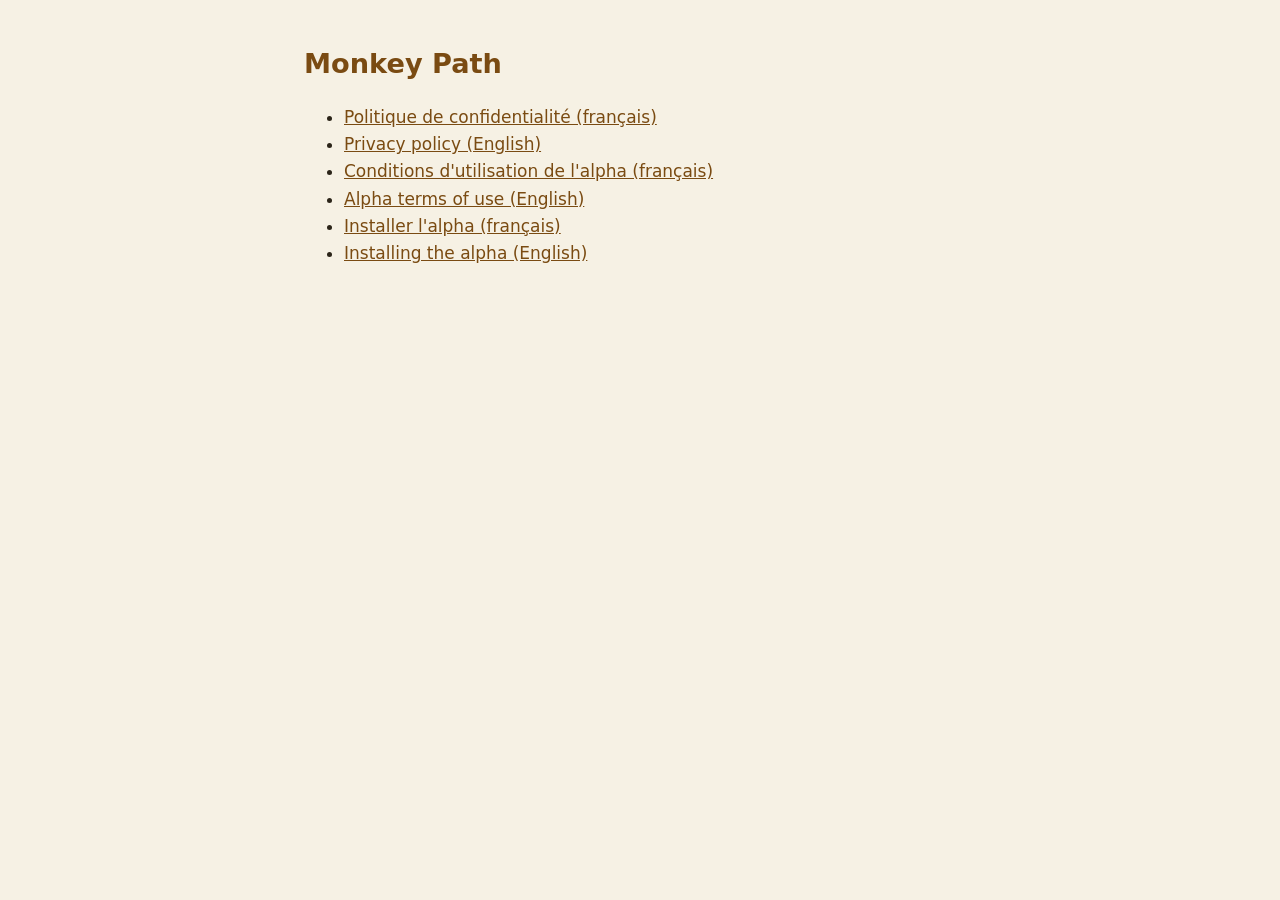
==== index.html @ a171ffdf "Publier les pages de l'alpha (installation, confidentialité, conditions) Co-Authored-By: Claude Opus" ====
<!doctype html>
<html lang="fr">
<head>
<meta charset="utf-8">
<meta name="viewport" content="width=device-width, initial-scale=1">
<title>Monkey Path</title>
<link rel="stylesheet" href="style.css">
</head>
<body>
<main>
<h1>Monkey Path</h1>
<ul>
<li><a href="fr/">Politique de confidentialité (français)</a></li>
<li><a href="en/">Privacy policy (English)</a></li>
<li><a href="fr/conditions.html">Conditions d'utilisation de l'alpha (français)</a></li>
<li><a href="en/conditions.html">Alpha terms of use (English)</a></li>
<li><a href="fr/installation.html">Installer l'alpha (français)</a></li>
<li><a href="en/installation.html">Installing the alpha (English)</a></li>
</ul>
</main>
</body>
</html>
---- style.css ----
:root { --fond: #f6f1e4; --texte: #2b2418; --accent: #7a4b12; --trait: #d9cfb6; --alerte: #fff3c4; }
@media (prefers-color-scheme: dark) {
  :root { --fond: #1d1a14; --texte: #eadfc6; --accent: #e0a458; --trait: #4a4232; --alerte: #4a3d10; }
}
body { background: var(--fond); color: var(--texte); font: 17px/1.6 system-ui, sans-serif; margin: 0; }
main { max-width: 42rem; margin: 0 auto; padding: 1.5rem 1rem 3rem; }
h1 { font-size: 1.7rem; color: var(--accent); }
h2 { font-size: 1.2rem; margin-top: 2rem; border-bottom: 1px solid var(--trait); padding-bottom: .2rem; }
a { color: var(--accent); }
table { border-collapse: collapse; width: 100%; }
th, td { border: 1px solid var(--trait); padding: .4rem .6rem; text-align: left; vertical-align: top; }
.langue { text-align: right; font-size: .9rem; }
.todo { background: var(--alerte); padding: 0 .25rem; }
.bandeau { background: var(--alerte); border: 1px solid var(--accent); border-radius: .4rem; padding: .6rem .8rem; }
code { font-size: .9em; }
.maj { font-size: .9rem; opacity: .8; }
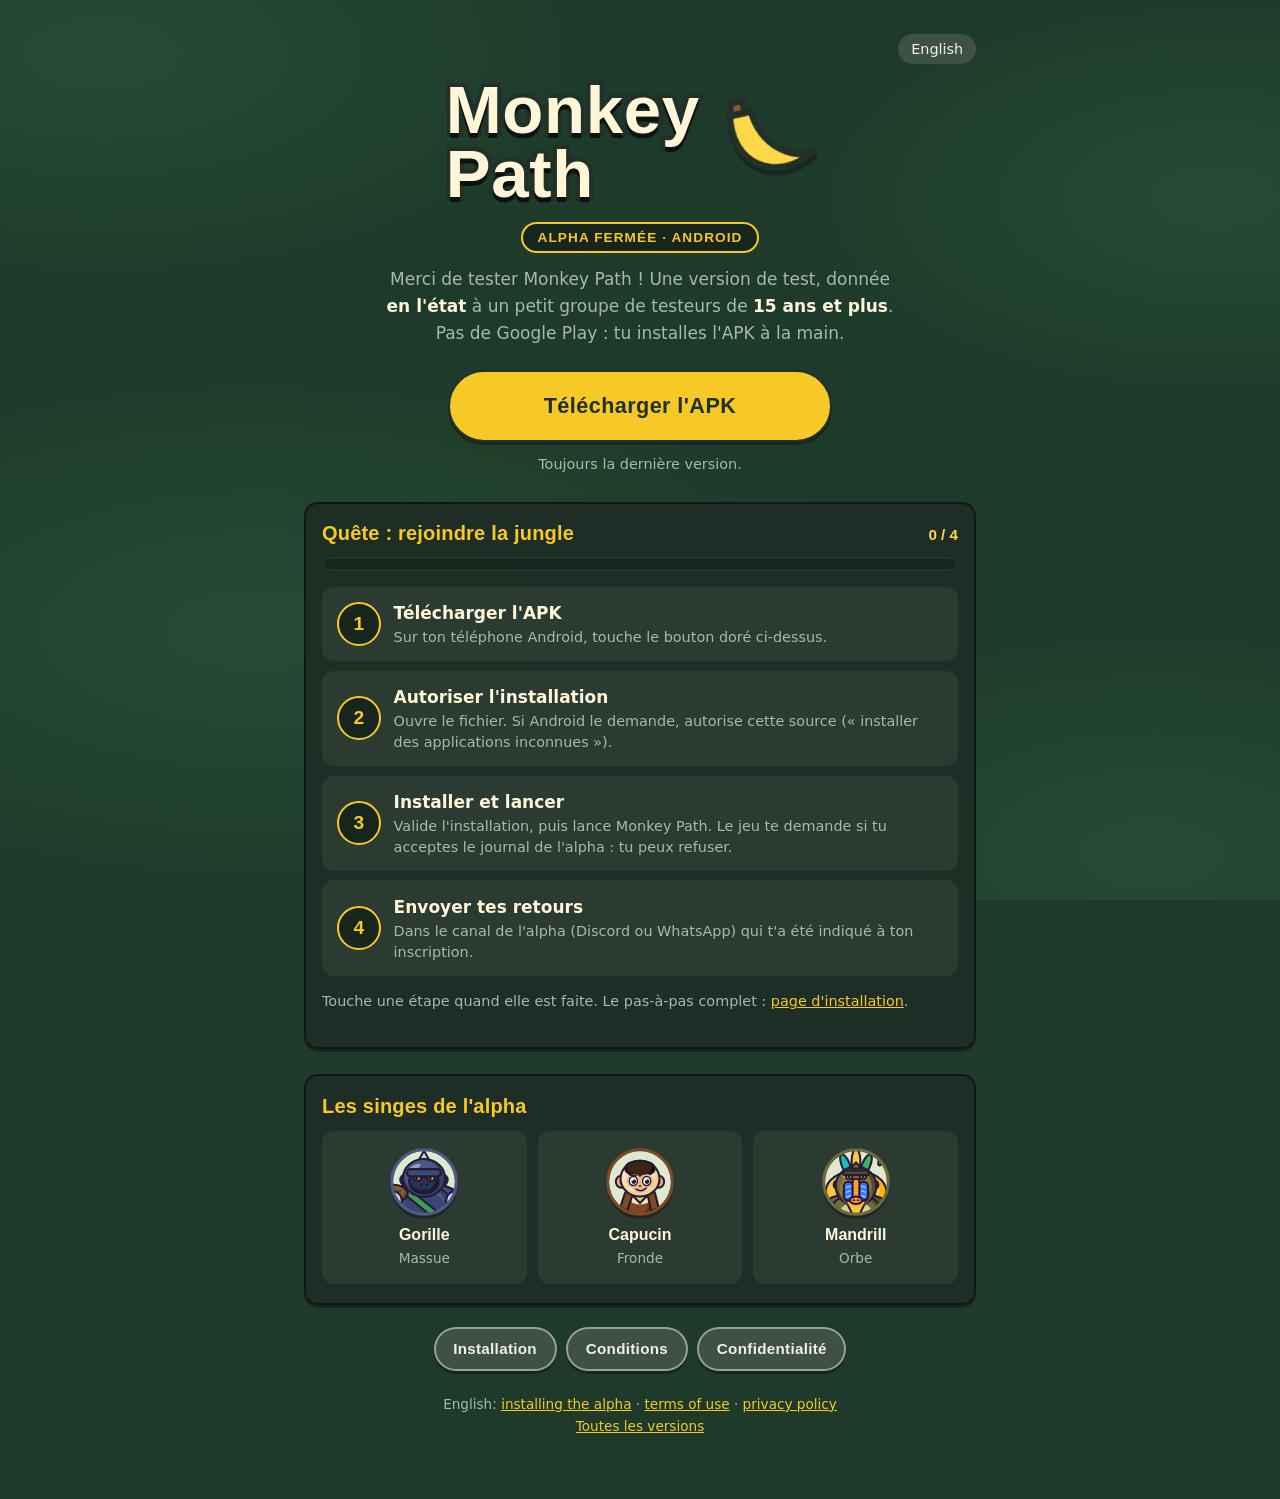
==== commit 891d1288: "Habiller la page des testeurs aux couleurs de la DA et la gamifier Co-Authored-By: Claude Opus 5.5 <" ====
--- a/index.html
+++ b/index.html
@@ -3,20 +3,104 @@
 <head>
 <meta charset="utf-8">
 <meta name="viewport" content="width=device-width, initial-scale=1">
-<title>Monkey Path</title>
+<meta name="theme-color" content="#1d3a2a">
+<title>Monkey Path — Alpha</title>
+<link rel="icon" href="img/icon_banane.svg" type="image/svg+xml">
 <link rel="stylesheet" href="style.css">
 </head>
 <body>
-<main>
-<h1>Monkey Path</h1>
-<ul>
-<li><a href="fr/">Politique de confidentialité (français)</a></li>
-<li><a href="en/">Privacy policy (English)</a></li>
-<li><a href="fr/conditions.html">Conditions d'utilisation de l'alpha (français)</a></li>
-<li><a href="en/conditions.html">Alpha terms of use (English)</a></li>
-<li><a href="fr/installation.html">Installer l'alpha (français)</a></li>
-<li><a href="en/installation.html">Installing the alpha (English)</a></li>
-</ul>
+<main class="accueil">
+<p class="langue"><a href="en/installation.html">English</a></p>
+
+<div class="logo">
+<h1>Monkey<br>Path</h1>
+<img src="img/icon_banane.svg" alt="">
+</div>
+<p class="badge">Alpha fermée · Android</p>
+<p class="accroche">Merci de tester Monkey Path ! Une version de test, donnée <strong>en l'état</strong> à un petit groupe de testeurs de <strong>15 ans et plus</strong>. Pas de Google Play : tu installes l'APK à la main.</p>
+
+<a class="bouton geant telecharger" href="https://github.com/JamesRr06/MonkeyPath-releases/releases/latest/download/monkey-path-release.apk">Télécharger l'APK</a>
+<p class="version" id="version">Toujours la dernière version.</p>
+
+<section class="panneau" aria-labelledby="titre-quete">
+<div class="entete">
+<h2 id="titre-quete">Quête : rejoindre la jungle</h2>
+<span class="compteur" id="compteur">0 / 4</span>
+</div>
+<div class="barre" aria-hidden="true"><span id="barre"></span></div>
+<ol class="quete" id="quete">
+<li><button type="button" aria-pressed="false"><span class="medaille">1</span><span><b>Télécharger l'APK</b><small>Sur ton téléphone Android, touche le bouton doré ci-dessus.</small></span></button></li>
+<li><button type="button" aria-pressed="false"><span class="medaille">2</span><span><b>Autoriser l'installation</b><small>Ouvre le fichier. Si Android le demande, autorise cette source (« installer des applications inconnues »).</small></span></button></li>
+<li><button type="button" aria-pressed="false"><span class="medaille">3</span><span><b>Installer et lancer</b><small>Valide l'installation, puis lance Monkey Path. Le jeu te demande si tu acceptes le journal de l'alpha : tu peux refuser.</small></span></button></li>
+<li><button type="button" aria-pressed="false"><span class="medaille">4</span><span><b>Envoyer tes retours</b><small>Dans le canal de l'alpha (Discord ou WhatsApp) qui t'a été indiqué à ton inscription.</small></span></button></li>
+</ol>
+<p class="recompense" id="recompense"><strong>Quête accomplie !</strong> Pour une nouvelle version, installe-la <strong>par-dessus</strong>, sans désinstaller : ta progression est gardée.</p>
+<p class="maj">Touche une étape quand elle est faite. Le pas-à-pas complet : <a href="fr/installation.html">page d'installation</a>.</p>
+</section>
+
+<section class="panneau" aria-labelledby="titre-singes">
+<h2 id="titre-singes">Les singes de l'alpha</h2>
+<div class="singes">
+<div class="singe"><img src="img/portrait_gorille.svg" alt=""><b>Gorille</b><small>Massue</small></div>
+<div class="singe"><img src="img/portrait_capucin.svg" alt=""><b>Capucin</b><small>Fronde</small></div>
+<div class="singe"><img src="img/portrait_mandrill.svg" alt=""><b>Mandrill</b><small>Orbe</small></div>
+</div>
+</section>
+
+<nav class="liens" aria-label="Pages de l'alpha">
+<a class="bouton secondaire" href="fr/installation.html">Installation</a>
+<a class="bouton secondaire" href="fr/conditions.html">Conditions</a>
+<a class="bouton secondaire" href="fr/">Confidentialité</a>
+</nav>
+<p class="pied">English: <a href="en/installation.html">installing the alpha</a> · <a href="en/conditions.html">terms of use</a> · <a href="en/">privacy policy</a><br>
+<a href="https://github.com/JamesRr06/MonkeyPath-releases/releases">Toutes les versions</a></p>
 </main>
+<script>
+// La quête se coche sur le téléphone du testeur seulement (rien n'est envoyé).
+(function () {
+  var cle = "monkeypath-quete";
+  var boutons = document.querySelectorAll("#quete button");
+  var faites = [];
+  try { faites = JSON.parse(localStorage.getItem(cle)) || []; } catch (e) { faites = []; }
+  function afficher() {
+    var n = 0;
+    boutons.forEach(function (b, i) {
+      var f = faites.indexOf(i) >= 0;
+      b.parentNode.classList.toggle("faite", f);
+      b.setAttribute("aria-pressed", f ? "true" : "false");
+      b.querySelector(".medaille").textContent = f ? "✓" : String(i + 1);
+      if (f) n++;
+    });
+    document.getElementById("compteur").textContent = n + " / " + boutons.length;
+    document.getElementById("barre").style.width = (100 * n / boutons.length) + "%";
+    document.getElementById("recompense").classList.toggle("visible", n === boutons.length);
+  }
+  boutons.forEach(function (b, i) {
+    b.addEventListener("click", function () {
+      var k = faites.indexOf(i);
+      if (k >= 0) faites.splice(k, 1); else faites.push(i);
+      try { localStorage.setItem(cle, JSON.stringify(faites)); } catch (e) {}
+      afficher();
+    });
+  });
+  document.querySelector(".telecharger").addEventListener("click", function () {
+    if (faites.indexOf(0) < 0) { faites.push(0); try { localStorage.setItem(cle, JSON.stringify(faites)); } catch (e) {} afficher(); }
+  });
+  afficher();
+
+  // Numéro et taille de la dernière version, lus sur GitHub (qui sert aussi l'APK).
+  fetch("https://api.github.com/repos/JamesRr06/MonkeyPath-releases/releases/latest")
+    .then(function (r) { return r.ok ? r.json() : null; })
+    .then(function (rel) {
+      if (!rel) return;
+      var apk = (rel.assets || []).filter(function (a) { return a.name === "monkey-path-release.apk"; })[0];
+      var date = new Date(rel.published_at).toLocaleDateString("fr-FR", { day: "numeric", month: "long", year: "numeric" });
+      var texte = "Version <b>" + rel.tag_name.replace(/[^\w.\-]/g, "") + "</b> du " + date;
+      if (apk) texte += " · " + Math.round(apk.size / 1048576) + " Mo";
+      document.getElementById("version").innerHTML = texte;
+    })
+    .catch(function () {});
+})();
+</script>
 </body>
 </html>
--- a/style.css
+++ b/style.css
@@ -1,16 +1,121 @@
-:root { --fond: #f6f1e4; --texte: #2b2418; --accent: #7a4b12; --trait: #d9cfb6; --alerte: #fff3c4; }
-@media (prefers-color-scheme: dark) {
-  :root { --fond: #1d1a14; --texte: #eadfc6; --accent: #e0a458; --trait: #4a4232; --alerte: #4a3d10; }
+/* Couleurs et formes de la direction artistique (planche 22c, écrans de campagne) :
+   fond jungle, panneaux sombres arrondis, bouton principal or en pilule.
+   Pas de rouge : il est réservé aux attaques ennemies. Le vert vif est réservé aux soins. */
+:root {
+  --fond: #1d3a2a; --feuillage: rgba(45, 90, 58, .55); --nuit: #0c1210;
+  --panneau: rgba(31, 45, 37, .93); --panneau-2: #2b3b31; --pastille: #16261c;
+  --texte: #f4efe2; --attenue: #a9b8ac; --encre: #22302a; --creme: #fff6d8;
+  --or: #f6c927; --xp: #ffd84a; --secondaire: #3f5046;
+  --titre: "Titan One", "Arial Black", "Segoe UI Black", Impact, sans-serif;
+  --corps: "Fredoka", "Trebuchet MS", "Segoe UI", Roboto, system-ui, sans-serif;
 }
-body { background: var(--fond); color: var(--texte); font: 17px/1.6 system-ui, sans-serif; margin: 0; }
-main { max-width: 42rem; margin: 0 auto; padding: 1.5rem 1rem 3rem; }
-h1 { font-size: 1.7rem; color: var(--accent); }
-h2 { font-size: 1.2rem; margin-top: 2rem; border-bottom: 1px solid var(--trait); padding-bottom: .2rem; }
-a { color: var(--accent); }
-table { border-collapse: collapse; width: 100%; }
-th, td { border: 1px solid var(--trait); padding: .4rem .6rem; text-align: left; vertical-align: top; }
+* { box-sizing: border-box; }
+html { background: var(--nuit); }
+body {
+  margin: 0; min-height: 100vh; color: var(--texte); font: 17px/1.6 var(--corps);
+  background:
+    radial-gradient(ellipse 60% 40% at 8% 6%, var(--feuillage), transparent 70%),
+    radial-gradient(ellipse 50% 35% at 95% 22%, var(--feuillage), transparent 70%),
+    radial-gradient(ellipse 70% 45% at 20% 70%, var(--feuillage), transparent 70%),
+    radial-gradient(ellipse 55% 40% at 90% 95%, var(--feuillage), transparent 70%),
+    var(--fond);
+  background-attachment: fixed;
+}
+main { max-width: 44rem; margin: 0 auto; padding: 1.25rem 1rem 3rem; }
+h1, h2, h3 { font-family: var(--titre); font-weight: 900; letter-spacing: .01em; line-height: 1.2; }
+h1 { font-size: 1.9rem; color: var(--creme); }
+h2 { font-size: 1.25rem; color: var(--or); margin-top: 2rem; }
+a { color: var(--or); }
+code { font-size: .9em; background: var(--pastille); padding: .05rem .35rem; border-radius: .3rem; }
+strong { color: var(--creme); }
+
+/* Pages de texte (installation, confidentialité, conditions) : le contenu dans un panneau. */
+main:not(.accueil) {
+  background: var(--panneau); border: 2px solid rgba(12, 18, 16, .7); border-radius: 14px;
+  box-shadow: 0 3px 0 rgba(12, 18, 16, .45); margin-top: 1rem; margin-bottom: 2rem; padding: 1.25rem 1.1rem 2rem;
+}
+table { border-collapse: collapse; width: 100%; display: block; overflow-x: auto; }
+th, td { border: 1px solid var(--panneau-2); padding: .4rem .6rem; text-align: left; vertical-align: top; }
+th { background: var(--panneau-2); }
 .langue { text-align: right; font-size: .9rem; }
-.todo { background: var(--alerte); padding: 0 .25rem; }
-.bandeau { background: var(--alerte); border: 1px solid var(--accent); border-radius: .4rem; padding: .6rem .8rem; }
-code { font-size: .9em; }
-.maj { font-size: .9rem; opacity: .8; }
+.maj { font-size: .9rem; color: var(--attenue); }
+.todo { background: var(--xp); color: var(--encre); padding: 0 .25rem; border-radius: .2rem; }
+.bandeau { background: var(--pastille); border: 2px solid var(--or); border-radius: 14px; padding: .7rem .9rem; }
+
+/* Boutons en pilule : principal or, contour encre, ombre portée de 3 px. */
+.bouton {
+  display: inline-flex; align-items: center; justify-content: center; gap: .6rem;
+  min-height: 52px; padding: .7rem 1.6rem; border-radius: 999px;
+  background: var(--or); color: var(--encre); border: 2.2px solid var(--encre);
+  box-shadow: 0 3px 0 rgba(12, 18, 16, .45);
+  font: 900 1.1rem/1.1 var(--titre); text-decoration: none; letter-spacing: .02em;
+  transition: transform .08s ease, box-shadow .08s ease, filter .15s ease;
+}
+.bouton:hover { filter: brightness(1.07); }
+.bouton:active { transform: translateY(3px); box-shadow: 0 0 0 rgba(12, 18, 16, .45); }
+.bouton.secondaire { background: var(--secondaire); color: var(--texte); border-color: rgba(244, 239, 226, .5); }
+.bouton.geant { min-height: 72px; font-size: 1.35rem; padding: .9rem 2.2rem; width: 100%; max-width: 24rem; }
+.bouton img { width: 34px; height: 34px; }
+
+/* --- Accueil des testeurs ---------------------------------------------------------------- */
+.accueil { text-align: center; }
+.accueil .langue a { display: inline-block; padding: .2rem .8rem; border-radius: 999px; background: var(--secondaire); color: var(--texte); text-decoration: none; }
+.logo { display: flex; align-items: center; justify-content: center; gap: .4rem; margin: .5rem 0 0; }
+.logo h1 {
+  margin: 0; font-size: clamp(2.6rem, 12vw, 4.2rem); line-height: .95; text-align: left; color: var(--creme);
+  -webkit-text-stroke: 8px var(--encre); paint-order: stroke fill;
+  text-shadow: 0 5px 0 var(--nuit);
+}
+.logo img { width: clamp(84px, 24vw, 128px); height: auto; transform: rotate(-12deg); animation: balance 3.2s ease-in-out infinite; filter: drop-shadow(0 5px 0 rgba(12, 18, 16, .45)); }
+@keyframes balance { 0%, 100% { transform: rotate(-12deg) translateY(0); } 50% { transform: rotate(-4deg) translateY(-6px); } }
+.badge {
+  display: inline-block; margin: 1rem 0 .4rem; padding: .25rem .9rem; border-radius: 999px;
+  background: var(--pastille); border: 2px solid var(--or); color: var(--or);
+  font: 900 .85rem/1.4 var(--titre); letter-spacing: .08em; text-transform: uppercase;
+}
+.accroche { color: var(--attenue); max-width: 32rem; margin: .4rem auto 1.4rem; }
+.telecharger { margin: 0 auto; }
+.version { margin: .7rem 0 0; font-size: .9rem; color: var(--attenue); min-height: 1.4em; }
+.version b { color: var(--xp); }
+
+.panneau {
+  background: var(--panneau); border: 2px solid rgba(12, 18, 16, .7); border-radius: 14px;
+  box-shadow: 0 3px 0 rgba(12, 18, 16, .45); padding: 1.1rem 1rem 1.2rem; margin-top: 1.6rem; text-align: left;
+}
+.panneau h2 { margin: 0 0 .2rem; }
+.entete { display: flex; align-items: baseline; justify-content: space-between; gap: 1rem; flex-wrap: wrap; }
+.compteur { font: 900 .95rem var(--titre); color: var(--xp); }
+.barre { height: 14px; border-radius: 999px; background: var(--pastille); border: 2px solid var(--encre); overflow: hidden; margin: .5rem 0 1rem; }
+.barre span { display: block; height: 100%; width: 0; background: linear-gradient(var(--xp), #e7b923); border-radius: 999px; transition: width .4s ease; }
+
+.quete { list-style: none; margin: 0; padding: 0; display: grid; gap: .6rem; }
+.quete button {
+  all: unset; box-sizing: border-box; cursor: pointer; width: 100%;
+  display: grid; grid-template-columns: 44px 1fr; gap: .8rem; align-items: center;
+  background: var(--panneau-2); border-radius: 12px; padding: .7rem .8rem; border: 2px solid transparent;
+}
+.quete button:focus-visible { border-color: var(--or); }
+.medaille {
+  width: 44px; height: 44px; border-radius: 50%; display: grid; place-items: center;
+  background: var(--pastille); border: 2.2px solid var(--or); color: var(--or); font: 900 1.2rem var(--titre);
+}
+.quete b { display: block; color: var(--creme); font-weight: 600; }
+.quete small { display: block; color: var(--attenue); font-size: .9rem; line-height: 1.45; }
+.quete .faite .medaille { background: var(--or); color: var(--encre); border-color: var(--encre); }
+.quete .faite b { text-decoration: line-through; text-decoration-color: var(--or); }
+.recompense { display: none; margin: 1rem 0 0; padding: .7rem .9rem; border-radius: 12px; background: var(--pastille); border: 2px dashed var(--or); color: var(--creme); }
+.recompense.visible { display: block; animation: apparait .35s ease-out; }
+@keyframes apparait { from { transform: scale(.92); opacity: 0; } to { transform: none; opacity: 1; } }
+
+.singes { display: grid; grid-template-columns: repeat(3, 1fr); gap: .7rem; margin-top: .8rem; }
+.singe { background: var(--panneau-2); border-radius: 12px; padding: .8rem .4rem; text-align: center; }
+.singe img { width: 76px; height: 76px; display: block; margin: 0 auto .4rem; filter: drop-shadow(0 3px 0 rgba(12, 18, 16, .45)); }
+.singe b { display: block; font: 900 1rem var(--titre); color: var(--creme); }
+.singe small { color: var(--attenue); font-size: .85rem; }
+
+.liens { display: flex; flex-wrap: wrap; justify-content: center; gap: .6rem; margin-top: 1.4rem; }
+.liens .bouton { min-height: 44px; font-size: .95rem; padding: .5rem 1.1rem; }
+.pied { margin-top: 1.4rem; font-size: .85rem; color: var(--attenue); }
+
+@media (max-width: 380px) { .singes { gap: .4rem; } .singe img { width: 60px; height: 60px; } }
+@media (prefers-reduced-motion: reduce) { .logo img, .recompense.visible { animation: none; } .barre span { transition: none; } }
